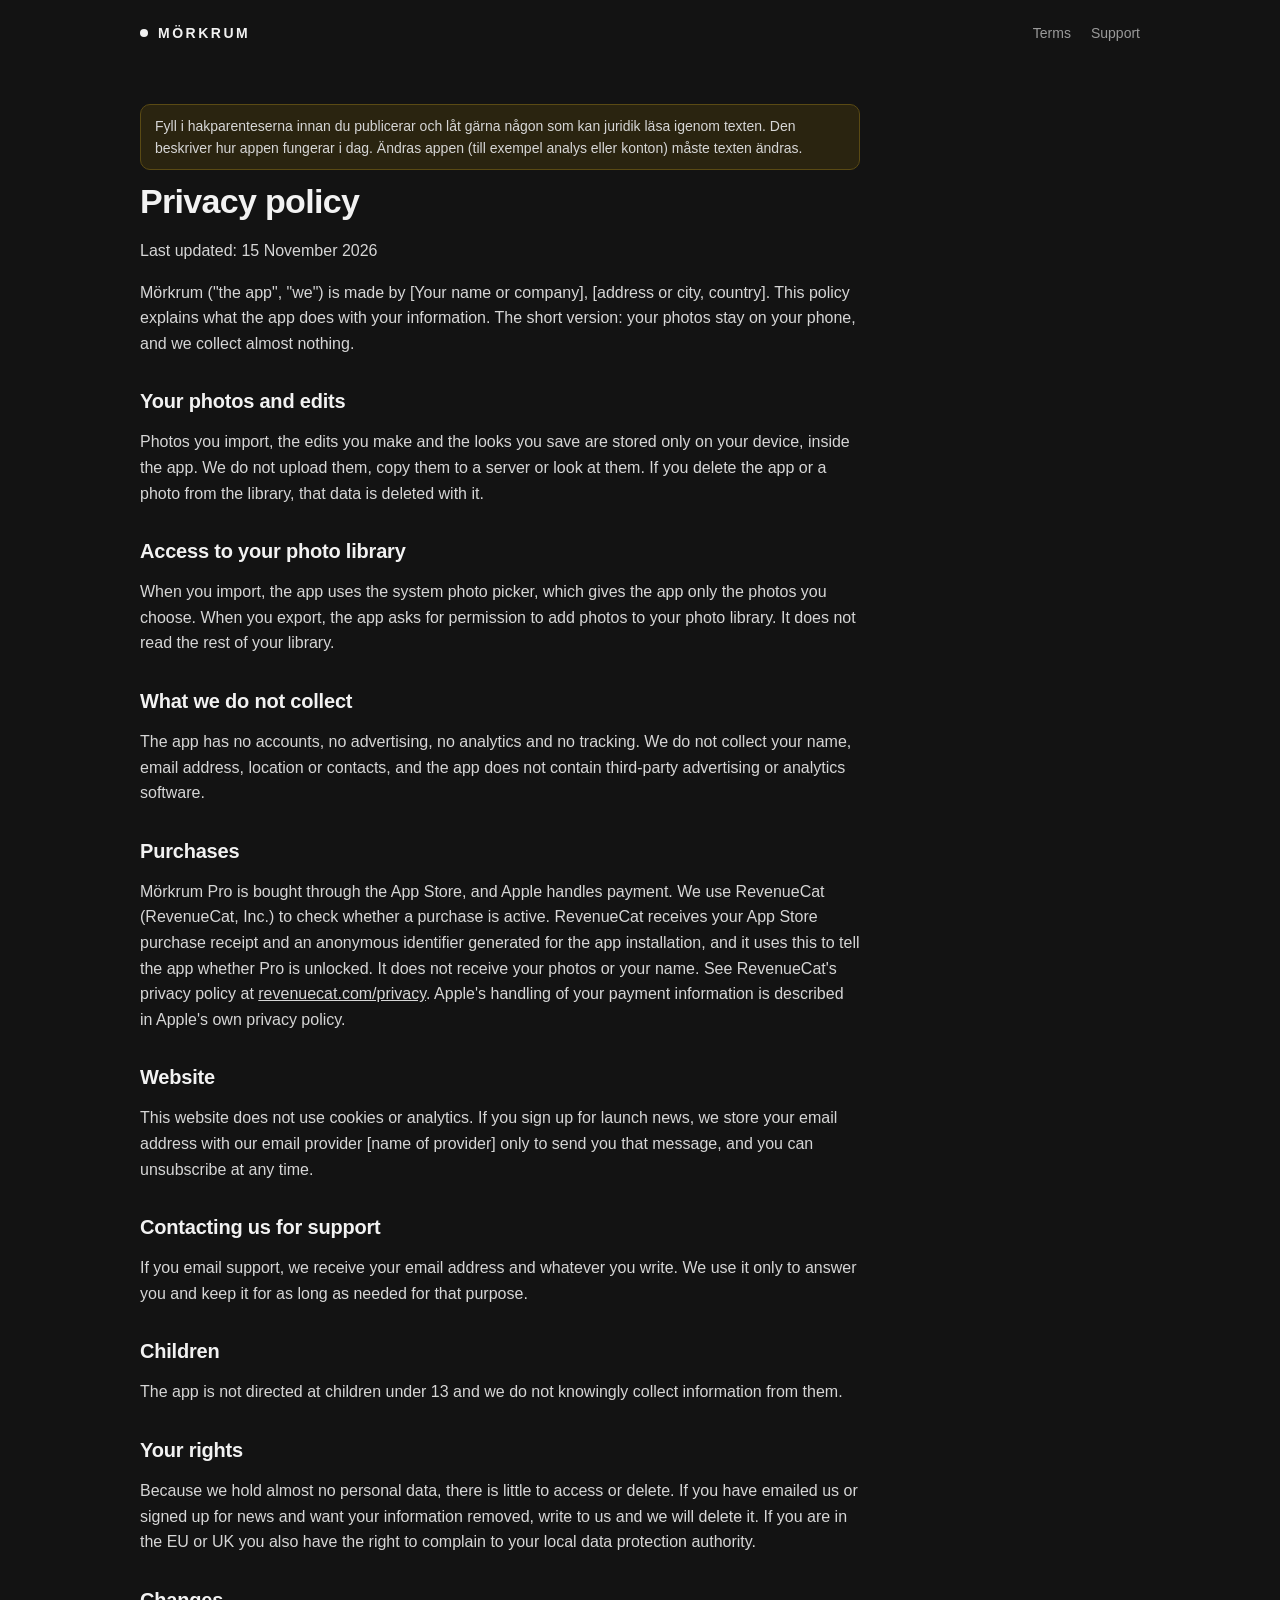
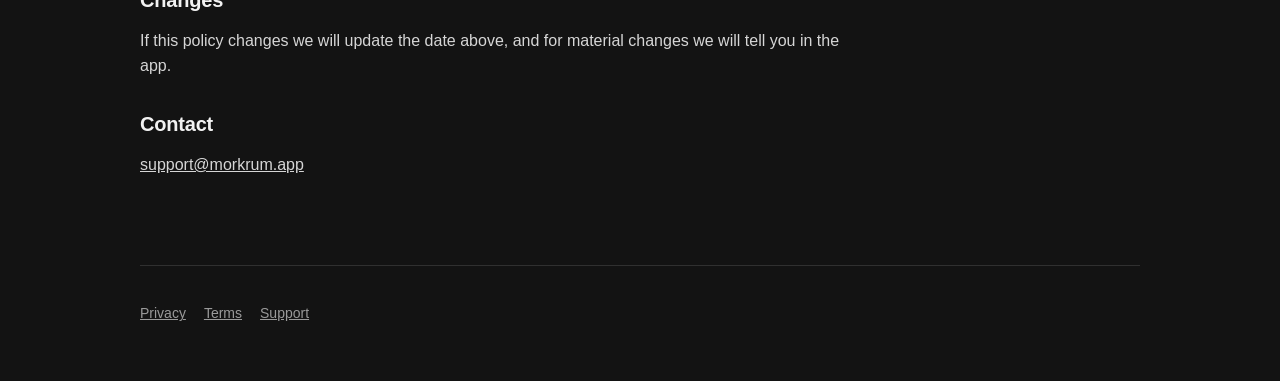
==== privacy.html @ 39f0fe03 "Silvra site" ====
<!DOCTYPE html>
<html lang="en"><head><meta charset="utf-8"><meta name="viewport" content="width=device-width,initial-scale=1"><title>Privacy policy · Mörkrum</title><link rel="stylesheet" href="style.css"></head>
<body><div class="wrap">
<header class="top"><a class="logo" href="./"><i></i>Mörkrum</a><nav class="top"><a href="terms.html">Terms</a><a href="support.html">Support</a></nav></header>
<article class="doc">
<p class="todo">Fyll i hakparenteserna innan du publicerar och låt gärna någon som kan juridik läsa igenom texten. Den beskriver hur appen fungerar i dag. Ändras appen (till exempel analys eller konton) måste texten ändras.</p>
<h1>Privacy policy</h1>
<p>Last updated: 15 November 2026</p>
<p>Mörkrum ("the app", "we") is made by [Your name or company], [address or city, country]. This policy explains what the app does with your information. The short version: your photos stay on your phone, and we collect almost nothing.</p>

<h2>Your photos and edits</h2>
<p>Photos you import, the edits you make and the looks you save are stored only on your device, inside the app. We do not upload them, copy them to a server or look at them. If you delete the app or a photo from the library, that data is deleted with it.</p>

<h2>Access to your photo library</h2>
<p>When you import, the app uses the system photo picker, which gives the app only the photos you choose. When you export, the app asks for permission to add photos to your photo library. It does not read the rest of your library.</p>

<h2>What we do not collect</h2>
<p>The app has no accounts, no advertising, no analytics and no tracking. We do not collect your name, email address, location or contacts, and the app does not contain third-party advertising or analytics software.</p>

<h2>Purchases</h2>
<p>Mörkrum Pro is bought through the App Store, and Apple handles payment. We use RevenueCat (RevenueCat, Inc.) to check whether a purchase is active. RevenueCat receives your App Store purchase receipt and an anonymous identifier generated for the app installation, and it uses this to tell the app whether Pro is unlocked. It does not receive your photos or your name. See RevenueCat's privacy policy at <a href="https://www.revenuecat.com/privacy">revenuecat.com/privacy</a>. Apple's handling of your payment information is described in Apple's own privacy policy.</p>

<h2>Website</h2>
<p>This website does not use cookies or analytics. If you sign up for launch news, we store your email address with our email provider [name of provider] only to send you that message, and you can unsubscribe at any time.</p>

<h2>Contacting us for support</h2>
<p>If you email support, we receive your email address and whatever you write. We use it only to answer you and keep it for as long as needed for that purpose.</p>

<h2>Children</h2>
<p>The app is not directed at children under 13 and we do not knowingly collect information from them.</p>

<h2>Your rights</h2>
<p>Because we hold almost no personal data, there is little to access or delete. If you have emailed us or signed up for news and want your information removed, write to us and we will delete it. If you are in the EU or UK you also have the right to complain to your local data protection authority.</p>

<h2>Changes</h2>
<p>If this policy changes we will update the date above, and for material changes we will tell you in the app.</p>

<h2>Contact</h2>
<p><a href="mailto:support@morkrum.app">support@morkrum.app</a></p>
</article>
<footer><a href="privacy.html">Privacy</a><a href="terms.html">Terms</a><a href="support.html">Support</a></footer>
</div></body></html>
---- style.css ----
:root{--bg:#131313;--panel:#1b1b1b;--line:#303030;--fg:#f2f2f2;--muted:#9a9a9a;color-scheme:dark}
*{box-sizing:border-box}
html{-webkit-text-size-adjust:100%}
body{margin:0;background:var(--bg);color:var(--fg);font:16px/1.6 -apple-system,BlinkMacSystemFont,"Segoe UI",Roboto,Helvetica,Arial,sans-serif;-webkit-font-smoothing:antialiased}
a{color:inherit}
.wrap{max-width:1040px;margin:0 auto;padding:0 20px}
header.top{display:flex;align-items:center;justify-content:space-between;padding:20px 0}
.logo{font-weight:800;letter-spacing:.18em;text-transform:uppercase;font-size:14px;text-decoration:none;display:flex;align-items:center;gap:10px}
.logo i{width:8px;height:8px;border-radius:50%;background:var(--fg);display:block}
nav.top a{margin-left:20px;color:var(--muted);text-decoration:none;font-size:14px}
nav.top a:hover{color:var(--fg)}
.hero{display:grid;gap:40px;align-items:center;padding:40px 0 64px}
@media(min-width:860px){.hero{grid-template-columns:1.1fr .9fr;padding:72px 0 96px}}
h1{font-size:clamp(34px,6vw,60px);line-height:1.05;margin:0 0 18px;letter-spacing:-.02em}
h2{font-size:clamp(24px,3.4vw,34px);line-height:1.15;margin:0 0 14px;letter-spacing:-.01em}
h3{font-size:18px;margin:0 0 6px}
.lead{font-size:19px;color:#cfcfcf;max-width:34em;margin:0 0 26px}
.btn{display:inline-block;background:var(--fg);color:#111;text-decoration:none;font-weight:700;padding:14px 22px;border-radius:999px;border:0;font-size:16px;cursor:pointer}
.btn.ghost{background:none;color:var(--fg);border:1px solid var(--line)}
.row{display:flex;gap:12px;flex-wrap:wrap;align-items:center}
.small{color:var(--muted);font-size:14px}
.phone{width:min(100%,330px);margin:0 auto;border-radius:34px;border:1px solid var(--line);overflow:hidden;box-shadow:0 30px 80px rgba(0,0,0,.5)}
.phone img{display:block;width:100%;height:auto}
section{padding:56px 0;border-top:1px solid var(--line)}
.grid3{display:grid;gap:28px}
@media(min-width:760px){.grid3{grid-template-columns:repeat(3,1fr)}}
.card{background:var(--panel);border:1px solid var(--line);border-radius:16px;padding:22px}
.ba{display:grid;gap:18px}
@media(min-width:760px){.ba{grid-template-columns:1fr 1fr}}
.ba figure{margin:0}
.ba img{width:100%;height:auto;display:block;border-radius:12px}
.ba figcaption{margin-top:8px;color:var(--muted);font-size:14px}
.ba figcaption b{color:var(--fg)}
.plans{display:grid;gap:18px}
@media(min-width:760px){.plans{grid-template-columns:1fr 1fr}}
.plans ul{margin:12px 0 0;padding-left:20px;color:#cfcfcf}
.plans li{margin:4px 0}
details{border-bottom:1px solid var(--line);padding:14px 0}
summary{cursor:pointer;font-weight:600}
details p{color:#cfcfcf;margin:10px 0 0}
form.signup{display:flex;gap:10px;flex-wrap:wrap}
form.signup input{flex:1 1 220px;min-width:0;background:var(--panel);border:1px solid var(--line);color:var(--fg);border-radius:999px;padding:14px 18px;font-size:16px}
footer{padding:36px 0 56px;border-top:1px solid var(--line);color:var(--muted);font-size:14px}
footer a{margin-right:18px}
article.doc{max-width:720px;padding:24px 0 72px}
article.doc h1{font-size:34px}
article.doc h2{font-size:20px;margin-top:34px}
article.doc p,article.doc li{color:#d6d6d6}
.todo{background:#2a2410;border:1px solid #5a4a14;color:#f0e2a8;border-radius:10px;padding:10px 14px;font-size:14px}
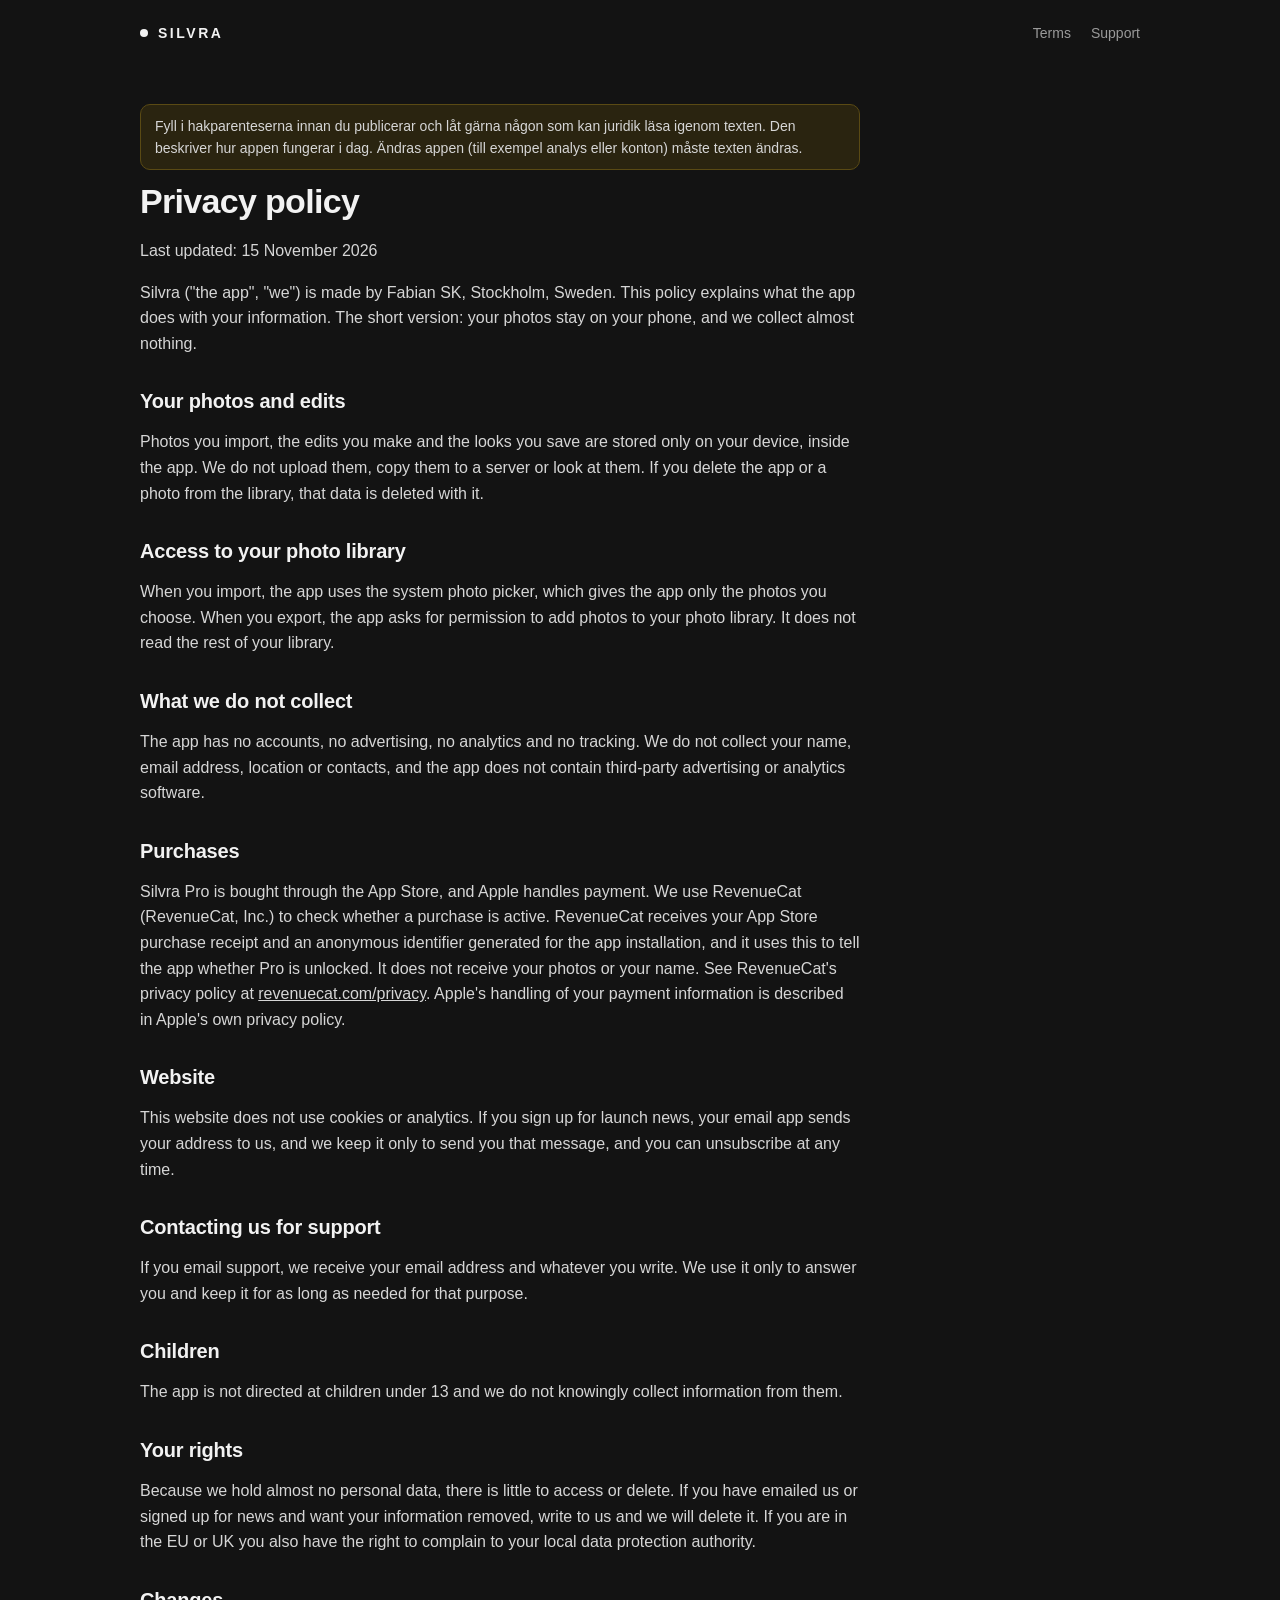
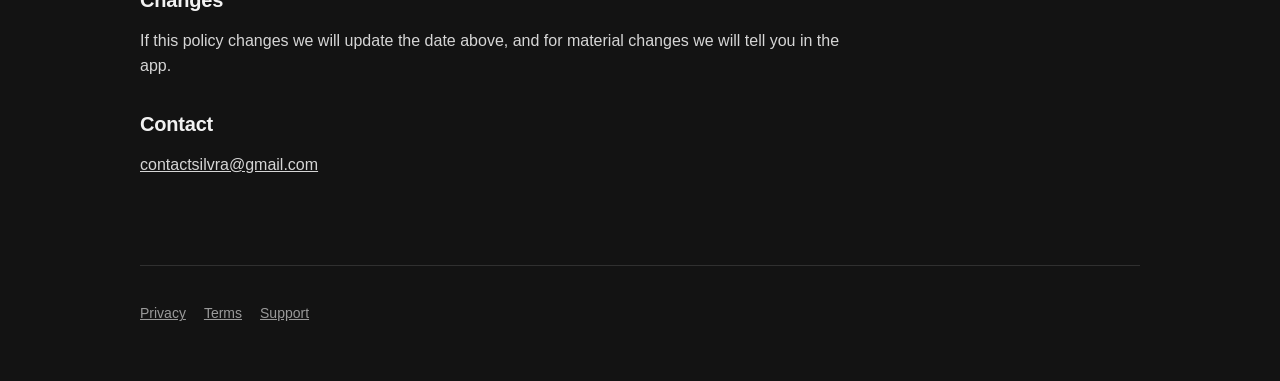
==== commit 2158e974: "Update contact and owner details" ====
--- a/privacy.html
+++ b/privacy.html
@@ -1,12 +1,12 @@
 <!DOCTYPE html>
-<html lang="en"><head><meta charset="utf-8"><meta name="viewport" content="width=device-width,initial-scale=1"><title>Privacy policy · Mörkrum</title><link rel="stylesheet" href="style.css"></head>
+<html lang="en"><head><meta charset="utf-8"><meta name="viewport" content="width=device-width,initial-scale=1"><title>Privacy policy · Silvra</title><link rel="stylesheet" href="style.css"></head>
 <body><div class="wrap">
-<header class="top"><a class="logo" href="./"><i></i>Mörkrum</a><nav class="top"><a href="terms.html">Terms</a><a href="support.html">Support</a></nav></header>
+<header class="top"><a class="logo" href="./"><i></i>Silvra</a><nav class="top"><a href="terms.html">Terms</a><a href="support.html">Support</a></nav></header>
 <article class="doc">
 <p class="todo">Fyll i hakparenteserna innan du publicerar och låt gärna någon som kan juridik läsa igenom texten. Den beskriver hur appen fungerar i dag. Ändras appen (till exempel analys eller konton) måste texten ändras.</p>
 <h1>Privacy policy</h1>
 <p>Last updated: 15 November 2026</p>
-<p>Mörkrum ("the app", "we") is made by [Your name or company], [address or city, country]. This policy explains what the app does with your information. The short version: your photos stay on your phone, and we collect almost nothing.</p>
+<p>Silvra ("the app", "we") is made by Fabian SK, Stockholm, Sweden. This policy explains what the app does with your information. The short version: your photos stay on your phone, and we collect almost nothing.</p>
 
 <h2>Your photos and edits</h2>
 <p>Photos you import, the edits you make and the looks you save are stored only on your device, inside the app. We do not upload them, copy them to a server or look at them. If you delete the app or a photo from the library, that data is deleted with it.</p>
@@ -18,10 +18,10 @@
 <p>The app has no accounts, no advertising, no analytics and no tracking. We do not collect your name, email address, location or contacts, and the app does not contain third-party advertising or analytics software.</p>
 
 <h2>Purchases</h2>
-<p>Mörkrum Pro is bought through the App Store, and Apple handles payment. We use RevenueCat (RevenueCat, Inc.) to check whether a purchase is active. RevenueCat receives your App Store purchase receipt and an anonymous identifier generated for the app installation, and it uses this to tell the app whether Pro is unlocked. It does not receive your photos or your name. See RevenueCat's privacy policy at <a href="https://www.revenuecat.com/privacy">revenuecat.com/privacy</a>. Apple's handling of your payment information is described in Apple's own privacy policy.</p>
+<p>Silvra Pro is bought through the App Store, and Apple handles payment. We use RevenueCat (RevenueCat, Inc.) to check whether a purchase is active. RevenueCat receives your App Store purchase receipt and an anonymous identifier generated for the app installation, and it uses this to tell the app whether Pro is unlocked. It does not receive your photos or your name. See RevenueCat's privacy policy at <a href="https://www.revenuecat.com/privacy">revenuecat.com/privacy</a>. Apple's handling of your payment information is described in Apple's own privacy policy.</p>
 
 <h2>Website</h2>
-<p>This website does not use cookies or analytics. If you sign up for launch news, we store your email address with our email provider [name of provider] only to send you that message, and you can unsubscribe at any time.</p>
+<p>This website does not use cookies or analytics. If you sign up for launch news, your email app sends your address to us, and we keep it only to send you that message, and you can unsubscribe at any time.</p>
 
 <h2>Contacting us for support</h2>
 <p>If you email support, we receive your email address and whatever you write. We use it only to answer you and keep it for as long as needed for that purpose.</p>
@@ -36,7 +36,7 @@
 <p>If this policy changes we will update the date above, and for material changes we will tell you in the app.</p>
 
 <h2>Contact</h2>
-<p><a href="mailto:support@morkrum.app">support@morkrum.app</a></p>
+<p><a href="mailto:contactsilvra@gmail.com">contactsilvra@gmail.com</a></p>
 </article>
 <footer><a href="privacy.html">Privacy</a><a href="terms.html">Terms</a><a href="support.html">Support</a></footer>
 </div></body></html>
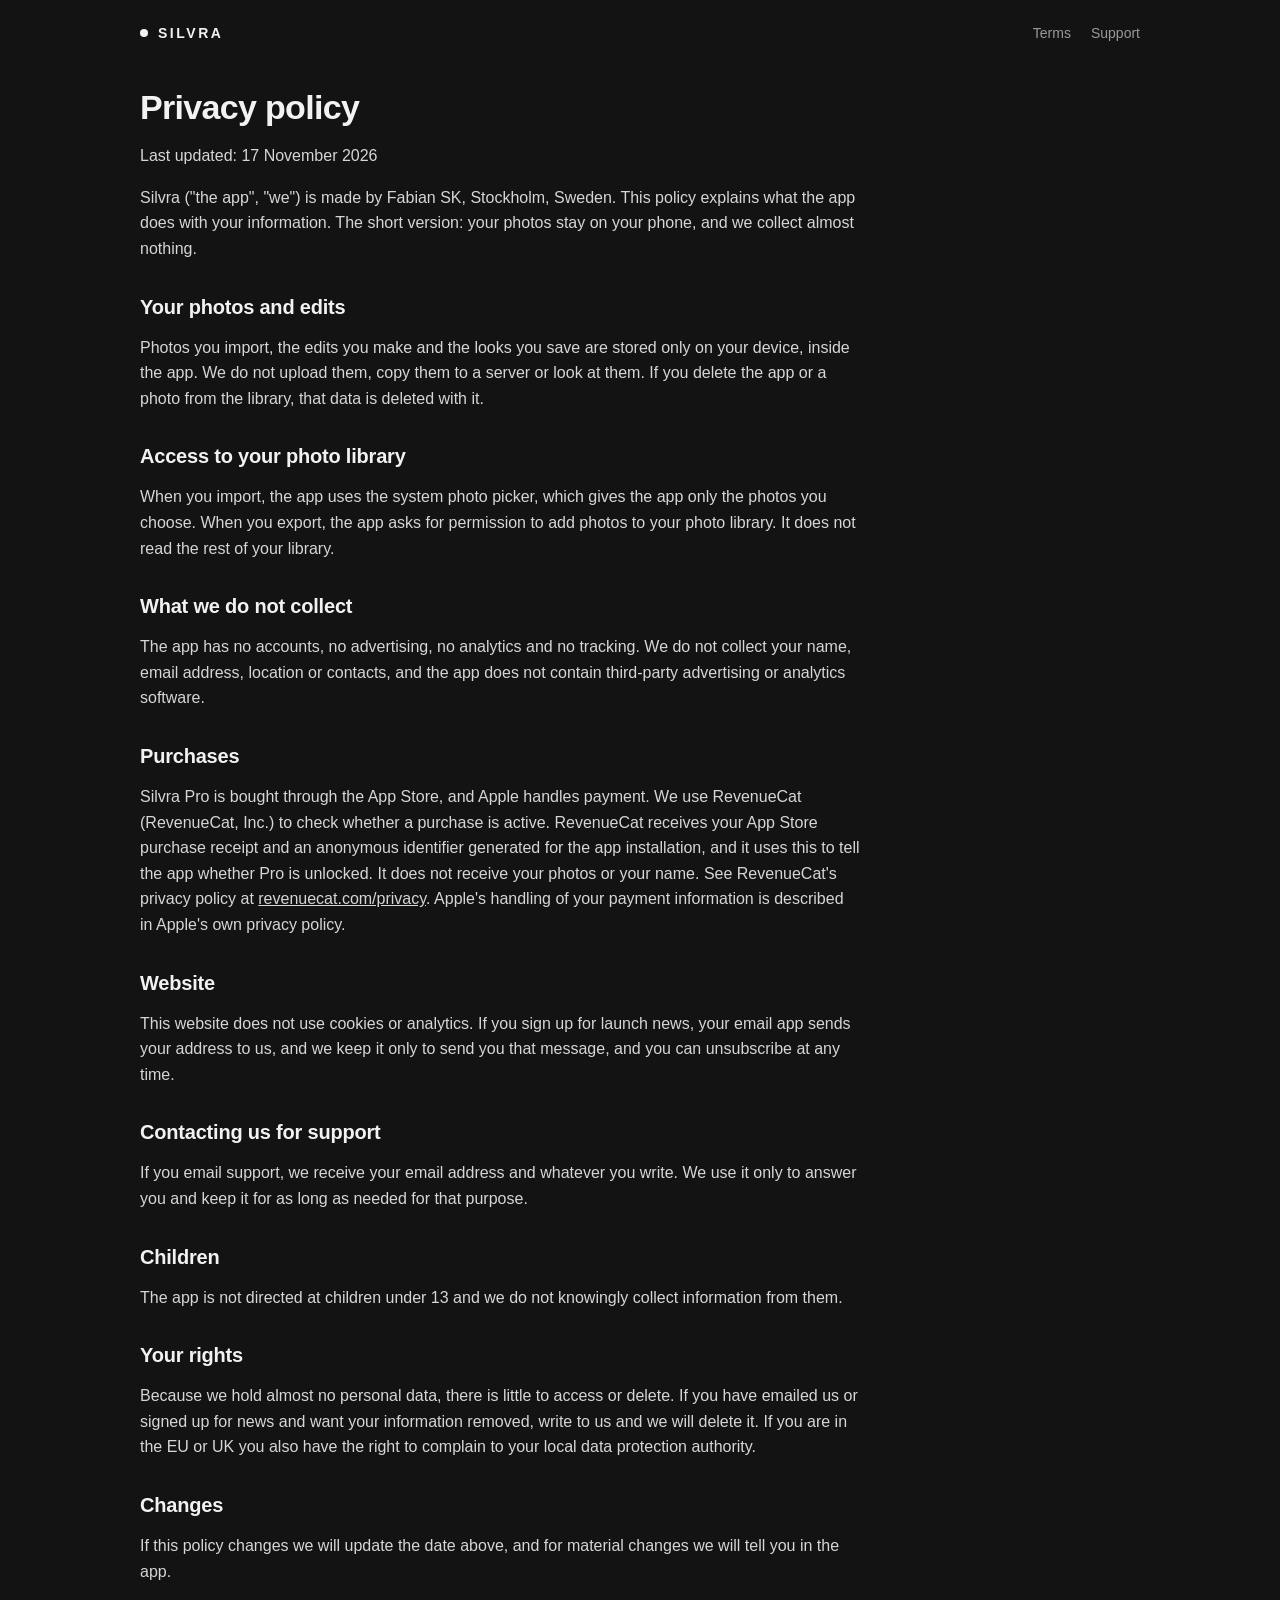
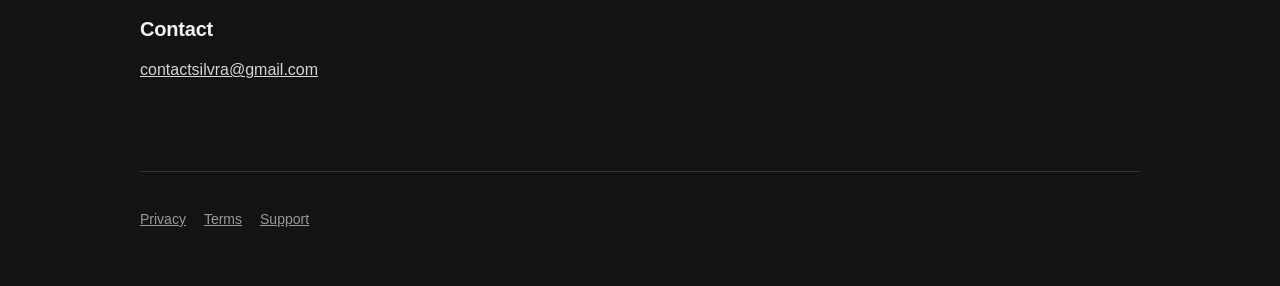
==== commit c4eb1eef: "Remove notes, update date" ====
--- a/privacy.html
+++ b/privacy.html
@@ -3,9 +3,8 @@
 <body><div class="wrap">
 <header class="top"><a class="logo" href="./"><i></i>Silvra</a><nav class="top"><a href="terms.html">Terms</a><a href="support.html">Support</a></nav></header>
 <article class="doc">
-<p class="todo">Fyll i hakparenteserna innan du publicerar och låt gärna någon som kan juridik läsa igenom texten. Den beskriver hur appen fungerar i dag. Ändras appen (till exempel analys eller konton) måste texten ändras.</p>
 <h1>Privacy policy</h1>
-<p>Last updated: 15 November 2026</p>
+<p>Last updated: 17 November 2026</p>
 <p>Silvra ("the app", "we") is made by Fabian SK, Stockholm, Sweden. This policy explains what the app does with your information. The short version: your photos stay on your phone, and we collect almost nothing.</p>
 
 <h2>Your photos and edits</h2>
